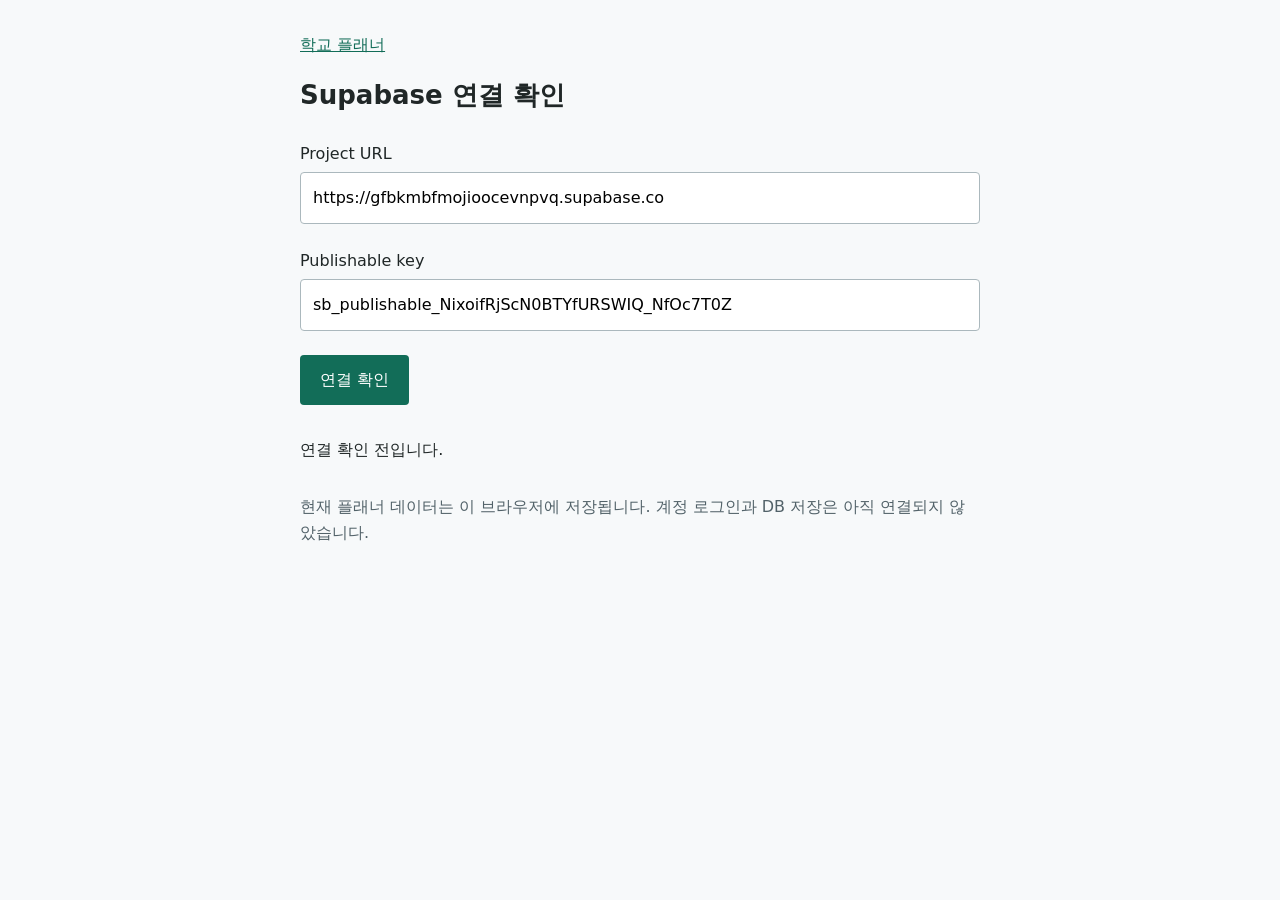
==== setup.html @ 7d5ff907 "Add student and teacher signup and Supabase login" ====
<!doctype html>
<html lang="ko">
<head>
  <meta charset="utf-8">
  <meta name="viewport" content="width=device-width, initial-scale=1">
  <title>Supabase 연결 확인</title>
  <style>
    * { box-sizing: border-box; }
    body { margin: 0; padding: 32px 20px; font: 16px/1.6 system-ui, sans-serif; color: #202727; background: #f7f9fa; }
    main { max-width: 680px; margin: auto; }
    h1 { font-size: 26px; }
    label { display: block; margin-top: 24px; }
    input { display: block; width: 100%; min-width: 0; margin-top: 6px; padding: 12px; border: 1px solid #abb8bd; border-radius: 4px; font: inherit; }
    button { margin-top: 24px; padding: 12px 20px; background: #126d58; color: white; border: 0; border-radius: 4px; font: inherit; cursor: pointer; }
    button:disabled { opacity: .6; cursor: wait; }
    a { color: #126d58; }
    #connection-result { padding: 16px 0; overflow-wrap: anywhere; }
    .note { color: #526269; }
  </style>
  <script defer src="supabase-config.js"></script>
  <script defer src="connection.js"></script>
  <script defer src="setup.js"></script>
</head>
<body>
  <main>
    <a href="index.html">학교 플래너</a>
    <h1>Supabase 연결 확인</h1>
    <form id="connection-form">
      <label for="project-url">Project URL</label>
      <input id="project-url" type="url" required autocomplete="off" spellcheck="false">
      <label for="public-key">Publishable key</label>
      <input id="public-key" required autocomplete="off" spellcheck="false" placeholder="sb_publishable_...">
      <button id="check-button" type="submit">연결 확인</button>
    </form>
    <p id="connection-result" role="status" aria-live="polite">연결 확인 전입니다.</p>
    <p class="note">현재 플래너 데이터는 이 브라우저에 저장됩니다. 계정 로그인과 DB 저장은 아직 연결되지 않았습니다.</p>
  </main>
</body>
</html>
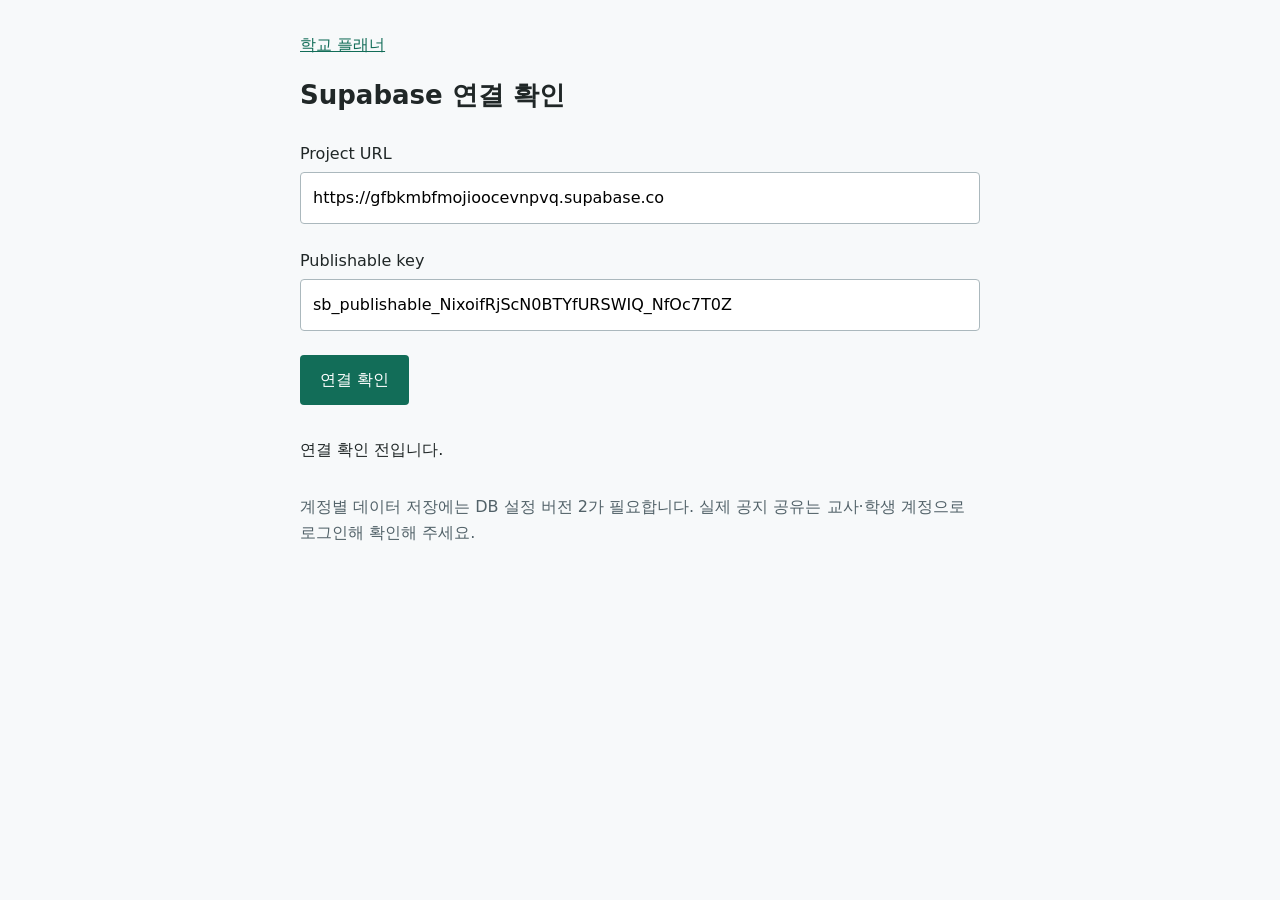
==== commit 683b2c07: "Connect shared notices and personal planner state to Supabase" ====
--- a/setup.html
+++ b/setup.html
@@ -33,7 +33,7 @@
       <button id="check-button" type="submit">연결 확인</button>
     </form>
     <p id="connection-result" role="status" aria-live="polite">연결 확인 전입니다.</p>
-    <p class="note">현재 플래너 데이터는 이 브라우저에 저장됩니다. 계정 로그인과 DB 저장은 아직 연결되지 않았습니다.</p>
+    <p class="note">계정별 데이터 저장에는 DB 설정 버전 2가 필요합니다. 실제 공지 공유는 교사·학생 계정으로 로그인해 확인해 주세요.</p>
   </main>
 </body>
 </html>
